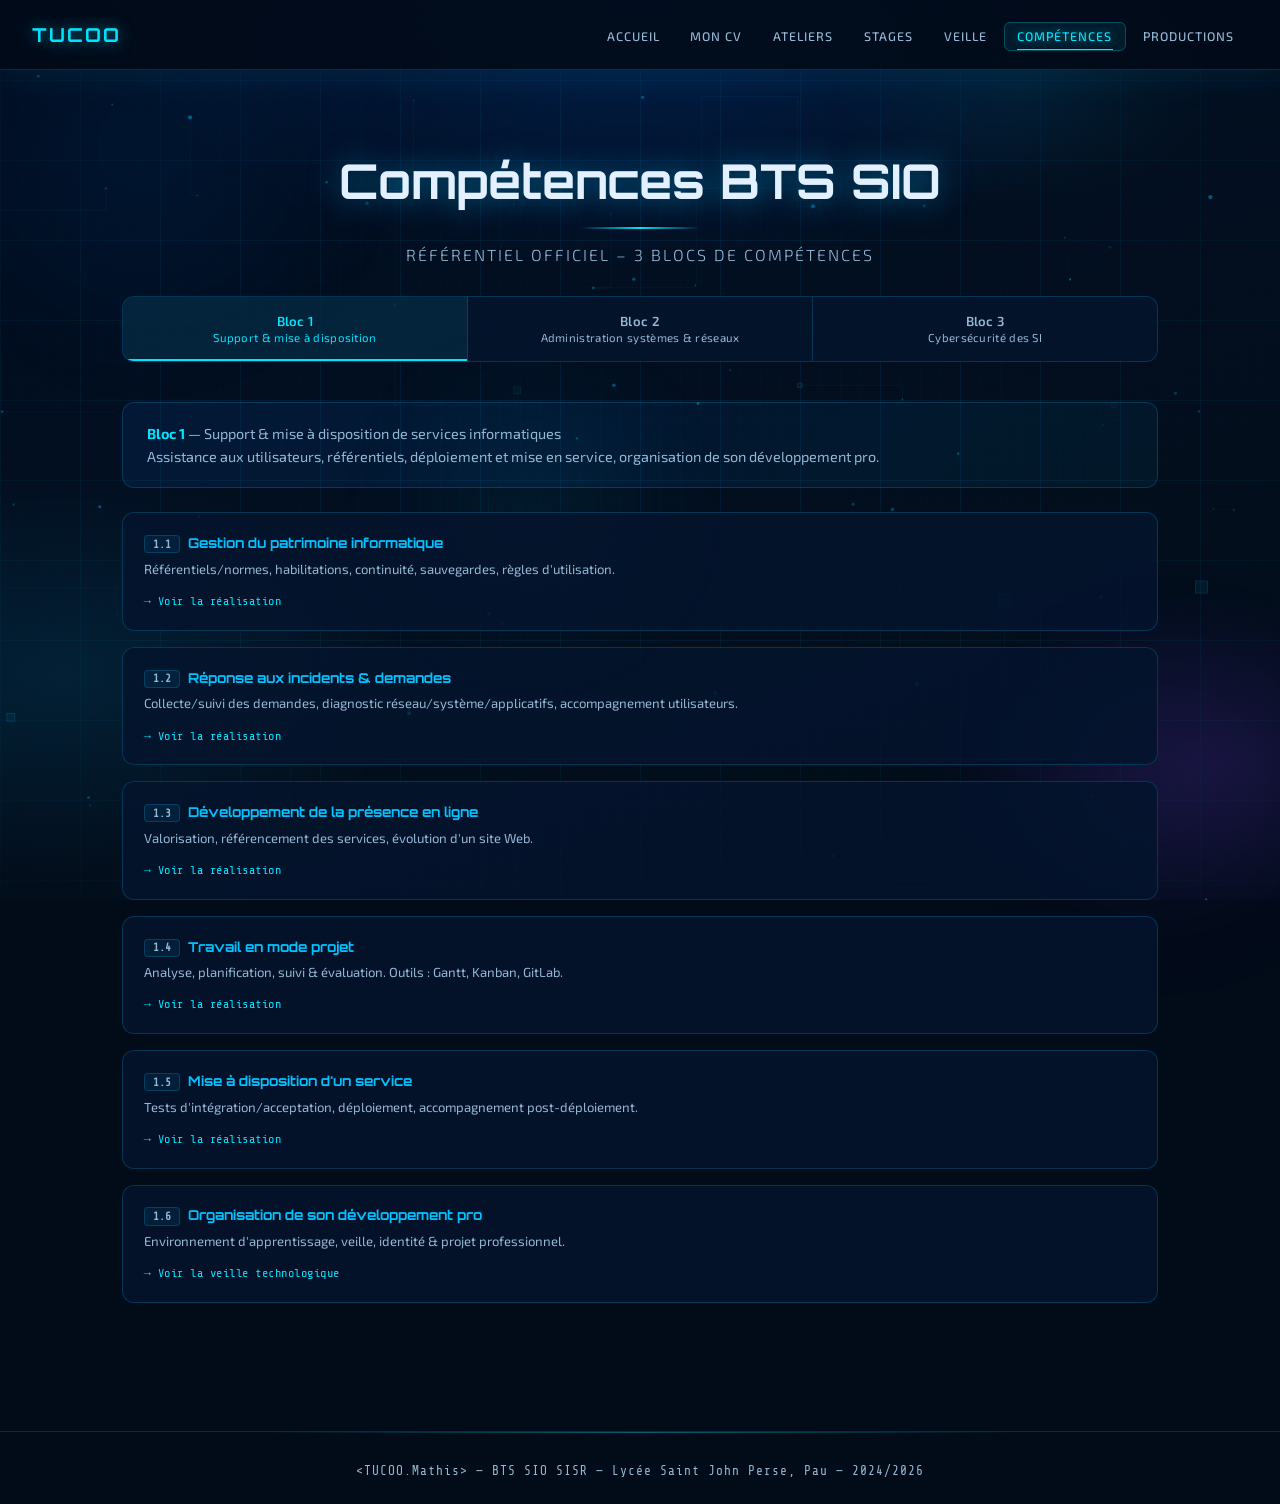
==== competences.html @ 2297e86e "Add files via upload" ====
<!DOCTYPE html>
<html lang="fr">
<head>
  <meta charset="UTF-8">
  <meta name="viewport" content="width=device-width, initial-scale=1.0">
  <title>Compétences – Mathis TUCOO</title>
  <link rel="stylesheet" href="style.css">
  <style>
    .bloc-tabs {
      display: flex; gap: 0; border-radius: 12px; overflow: hidden;
      border: 1px solid var(--glass-border); margin-bottom: 2.5rem;
      background: var(--card-bg);
    }
    .bloc-tab {
      flex: 1; padding: 1rem 0.5rem; text-align: center; cursor: pointer;
      font-family: 'Exo 2', sans-serif; font-weight: 600; font-size: 0.82rem;
      color: var(--text-dim); background: transparent; border: none;
      border-right: 1px solid var(--glass-border); transition: all 0.3s;
      letter-spacing: 0.3px;
    }
    .bloc-tab:last-child { border-right: none; }
    .bloc-tab.active {
      color: var(--accent); background: rgba(0,229,255,0.08);
      box-shadow: inset 0 -2px 0 var(--accent);
    }
    .bloc-tab:hover:not(.active) { color: var(--blue-bright); background: rgba(0,194,255,0.04); }
    .bloc-panel { display: none; }
    .bloc-panel.active { display: block; animation: fadeInUp 0.5s ease; }
    .bloc-intro {
      background: linear-gradient(135deg, rgba(13,110,253,0.1), rgba(0,194,255,0.05));
      border: 1px solid var(--glass-border); border-radius: 12px;
      padding: 1.2rem 1.5rem; margin-bottom: 1.5rem; font-size: 0.9rem;
      color: var(--text-dim); line-height: 1.6;
    }
    .comp-item {
      background: var(--card-bg); border: 1px solid var(--glass-border);
      border-radius: 12px; padding: 1.3rem; margin-bottom: 1rem;
      transition: all 0.3s; cursor: pointer;
    }
    .comp-item:hover {
      border-color: rgba(0,229,255,0.35); transform: translateX(4px);
      box-shadow: 0 4px 20px rgba(0,194,255,0.1);
    }
    .comp-item h4 {
      font-family: 'Orbitron', monospace; font-size: 0.85rem;
      color: var(--blue-bright); margin-bottom: 0.4rem;
    }
    .comp-item p { color: var(--text-dim); font-size: 0.82rem; line-height: 1.5; margin-bottom: 0.6rem; }
    .comp-link {
      font-size: 0.75rem; color: var(--accent); text-decoration: none;
      font-family: 'Share Tech Mono', monospace; letter-spacing: 0.5px;
    }
    .comp-link:hover { text-shadow: 0 0 8px var(--accent); }
    .bloc-num {
      display: inline-block; font-family: 'Share Tech Mono', monospace;
      font-size: 0.7rem; color: #94b8d4; background: rgba(0,194,255,0.08);
      border: 1px solid rgba(0,194,255,0.2); border-radius: 4px;
      padding: 0.1rem 0.5rem; margin-right: 0.5rem; vertical-align: middle;
    }
  </style>
</head>
<body>
<script src="nav.js"></script>
<main>
  <div class="page-header">
    <h1>Compétences BTS SIO</h1>
    <div class="divider"></div>
    <p class="subtitle">Référentiel officiel – 3 blocs de compétences</p>
  </div>
  <div class="container">

    <div class="bloc-tabs">
      <button class="bloc-tab active" onclick="showBloc('b1', this)">
        Bloc 1<br><span style="font-size:0.72rem;font-weight:400;">Support & mise à disposition</span>
      </button>
      <button class="bloc-tab" onclick="showBloc('b2', this)">
        Bloc 2<br><span style="font-size:0.72rem;font-weight:400;">Administration systèmes & réseaux</span>
      </button>
      <button class="bloc-tab" onclick="showBloc('b3', this)">
        Bloc 3<br><span style="font-size:0.72rem;font-weight:400;">Cybersécurité des SI</span>
      </button>
    </div>

    <!-- BLOC 1 -->
    <div id="b1" class="bloc-panel active">
      <div class="bloc-intro">
        <strong style="color:var(--accent);">Bloc 1</strong> — Support & mise à disposition de services informatiques<br>
        Assistance aux utilisateurs, référentiels, déploiement et mise en service, organisation de son développement pro.
      </div>
      <div class="comp-item">
        <h4><span class="bloc-num">1.1</span>Gestion du patrimoine informatique</h4>
        <p>Référentiels/normes, habilitations, continuité, sauvegardes, règles d'utilisation.</p>
        <a href="productions.html" class="comp-link">→ Voir la réalisation</a>
      </div>
      <div class="comp-item">
        <h4><span class="bloc-num">1.2</span>Réponse aux incidents &amp; demandes</h4>
        <p>Collecte/suivi des demandes, diagnostic réseau/système/applicatifs, accompagnement utilisateurs.</p>
        <a href="productions.html" class="comp-link">→ Voir la réalisation</a>
      </div>
      <div class="comp-item">
        <h4><span class="bloc-num">1.3</span>Développement de la présence en ligne</h4>
        <p>Valorisation, référencement des services, évolution d'un site Web.</p>
        <a href="productions.html" class="comp-link">→ Voir la réalisation</a>
      </div>
      <div class="comp-item">
        <h4><span class="bloc-num">1.4</span>Travail en mode projet</h4>
        <p>Analyse, planification, suivi &amp; évaluation. Outils : Gantt, Kanban, GitLab.</p>
        <a href="productions.html" class="comp-link">→ Voir la réalisation</a>
      </div>
      <div class="comp-item">
        <h4><span class="bloc-num">1.5</span>Mise à disposition d'un service</h4>
        <p>Tests d'intégration/acceptation, déploiement, accompagnement post-déploiement.</p>
        <a href="productions.html" class="comp-link">→ Voir la réalisation</a>
      </div>
      <div class="comp-item">
        <h4><span class="bloc-num">1.6</span>Organisation de son développement pro</h4>
        <p>Environnement d'apprentissage, veille, identité &amp; projet professionnel.</p>
        <a href="veille.html" class="comp-link">→ Voir la veille technologique</a>
      </div>
    </div>

    <!-- BLOC 2 -->
    <div id="b2" class="bloc-panel">
      <div class="bloc-intro">
        <strong style="color:var(--accent);">Bloc 2</strong> — Administration des systèmes et des réseaux<br>
        Conception, déploiement et exploitation d'infrastructures réseau & système.
      </div>
      <div class="comp-item">
        <h4><span class="bloc-num">2.1</span>Conception d'une solution d'infrastructure</h4>
        <p>Analyse du besoin, étude d'évolution, choix &amp; specs, maquette, plan de tests.</p>
        <a href="productions.html" class="comp-link">→ Voir la réalisation</a>
      </div>
      <div class="comp-item">
        <h4><span class="bloc-num">2.2</span>Installation, test &amp; déploiement</h4>
        <p>Installer/configurer réseau &amp; serveurs, assurer continuité et qualité de service.</p>
        <a href="productions.html" class="comp-link">→ Voir la réalisation</a>
      </div>
      <div class="comp-item">
        <h4><span class="bloc-num">2.3</span>Exploitation, dépannage &amp; supervision</h4>
        <p>Administration locale/distance, automatisation, indicateurs &amp; logs, gestion incidents.</p>
        <a href="productions.html" class="comp-link">→ Voir la réalisation</a>
      </div>
    </div>

    <!-- BLOC 3 -->
    <div id="b3" class="bloc-panel">
      <div class="bloc-intro">
        <strong style="color:var(--accent);">Bloc 3</strong> — Cybersécurité des services informatiques<br>
        Protection des données, identités et services ; résilience face aux cyberattaques.
      </div>
      <div class="comp-item">
        <h4><span class="bloc-num">3.1</span>Protection des données personnelles</h4>
        <p>Cartographie, évaluation des risques, conformité RGPD, sensibilisation.</p>
        <a href="productions.html" class="comp-link">→ Voir la réalisation</a>
      </div>
      <div class="comp-item">
        <h4><span class="bloc-num">3.2</span>Préservation de l'identité numérique</h4>
        <p>Protection identité, moyens de preuve électronique, gestion des accès.</p>
        <a href="productions.html" class="comp-link">→ Voir la réalisation</a>
      </div>
      <div class="comp-item">
        <h4><span class="bloc-num">3.3</span>Sécurisation des équipements &amp; usages</h4>
        <p>Bonnes pratiques, menaces/défenses, intégrité et gestion des privilèges.</p>
        <a href="productions.html" class="comp-link">→ Voir la réalisation</a>
      </div>
      <div class="comp-item">
        <h4><span class="bloc-num">3.4</span>Disponibilité, Intégrité &amp; Confidentialité</h4>
        <p>Mesures de protection, conformité, détection &amp; procédures incident (PCA/PRA).</p>
        <a href="productions.html" class="comp-link">→ Voir la réalisation</a>
      </div>
      <div class="comp-item">
        <h4><span class="bloc-num">3.5</span>Cybersécurisation d'une infrastructure</h4>
        <p>Security by design, supervision, prévention, détection, contre-mesures.</p>
        <a href="productions.html" class="comp-link">→ Voir la réalisation</a>
      </div>
    </div>

  </div>
</main>
<script>
function showBloc(id, btn) {
  document.querySelectorAll('.bloc-panel').forEach(p => p.classList.remove('active'));
  document.querySelectorAll('.bloc-tab').forEach(t => t.classList.remove('active'));
  document.getElementById(id).classList.add('active');
  btn.classList.add('active');
}
</script>
</body>
</html>
---- style.css ----
@import url('https://fonts.googleapis.com/css2?family=Orbitron:wght@400;600;700;900&family=Exo+2:wght@300;400;500;600&family=Share+Tech+Mono&display=swap');

:root {
  --bg-deep: #020b18;
  --bg-mid: #061525;
  --blue-primary: #0d6efd;
  --blue-bright: #00c2ff;
  --blue-glow: #38bdf8;
  --cyan: #06b6d4;
  --purple: #7c3aed;
  --accent: #00e5ff;
  --text-main: #e2f0ff;
  --text-dim: #94b8d4;
  --glass: rgba(6, 30, 60, 0.7);
  --glass-border: rgba(0, 194, 255, 0.2);
  --card-bg: rgba(4, 20, 45, 0.85);
  --nav-height: 70px;
}

* { margin: 0; padding: 0; box-sizing: border-box; }
html { scroll-behavior: smooth; }

body {
  font-family: 'Exo 2', sans-serif;
  background-color: var(--bg-deep);
  color: var(--text-main);
  overflow-x: hidden;
  min-height: 100vh;
}

/* =============================================
   FOND : COUCHES SUPERPOSÉES ANIMÉES
   ============================================= */

/* Couche 1 – dégradés radiaux statiques (plus d'animation filter) */
.bg-animated {
  position: fixed; inset: 0; z-index: -3;
  background:
    radial-gradient(ellipse 70% 50% at 50% 0%,   rgba(0,100,255,0.2) 0%, transparent 60%),
    radial-gradient(ellipse 40% 35% at 95% 85%,  rgba(124,58,237,0.14) 0%, transparent 55%),
    radial-gradient(ellipse 50% 40% at 5%  75%,  rgba(0,194,255,0.1)  0%, transparent 55%),
    radial-gradient(ellipse 30% 25% at 80% 10%,  rgba(0,229,255,0.06)  0%, transparent 50%),
    linear-gradient(160deg, #010d1e 0%, #020f20 40%, #030e1c 70%, #010b17 100%);
  /* Pas d'animation — filter: brightness/saturate est très coûteux */
}

/* Couche 2 – grille perspective (lignes fines, fondue sur les bords) */
.grid-overlay {
  position: fixed; inset: 0; z-index: -2;
  background-image:
    linear-gradient(rgba(0,194,255,0.06) 1px, transparent 1px),
    linear-gradient(90deg, rgba(0,194,255,0.06) 1px, transparent 1px),
    linear-gradient(rgba(0,194,255,0.02) 1px, transparent 1px),
    linear-gradient(90deg, rgba(0,194,255,0.02) 1px, transparent 1px);
  background-size: 80px 80px, 80px 80px, 20px 20px, 20px 20px;
  animation: gridMove 30s linear infinite;
  mask-image: radial-gradient(ellipse 90% 80% at 50% 50%, black 30%, transparent 100%);
  -webkit-mask-image: radial-gradient(ellipse 90% 80% at 50% 50%, black 30%, transparent 100%);
}

@keyframes gridMove {
  0%   { background-position: 0 0, 0 0, 0 0, 0 0; }
  100% { background-position: 80px 80px, 80px 80px, 20px 20px, 20px 20px; }
}

/* Couche 3 – nébuleuse : blur réduit, will-change pour GPU */
.nebula {
  position: fixed; inset: 0; z-index: -2; pointer-events: none;
}
.nebula-blob {
  position: absolute;
  border-radius: 50%;
  filter: blur(60px); /* réduit de 80 → 60px */
  opacity: 0.1;       /* réduit de 0.12 → 0.10 */
  will-change: transform;
  animation: blobDrift linear infinite alternate;
}
.nb1 { width: 450px; height: 450px; top: -80px; left: -80px;
  background: radial-gradient(circle, #0d6efd, transparent 70%);
  animation-duration: 22s; } /* ralenti pour moins de repaints */
.nb2 { width: 350px; height: 350px; bottom: -60px; right: -60px;
  background: radial-gradient(circle, #7c3aed, transparent 70%);
  animation-duration: 28s; animation-delay: -9s; }
.nb3 { width: 300px; height: 300px; top: 40%; left: 30%;
  background: radial-gradient(circle, #00c2ff, transparent 70%);
  animation-duration: 19s; animation-delay: -5s; }

@keyframes blobDrift {
  0%   { transform: translate(0, 0) scale(1); }
  33%  { transform: translate(30px, -20px) scale(1.05); }
  66%  { transform: translate(-20px, 40px) scale(0.95); }
  100% { transform: translate(10px, 20px) scale(1.02); }
}

/* Couche 4 – particules canvas (injectées par nav.js) */
#particles-canvas {
  position: fixed; inset: 0; z-index: -1; pointer-events: none;
}



/* =============================================
   NAVBAR
   ============================================= */
nav {
  position: fixed; top: 0; left: 0; right: 0;
  height: var(--nav-height);
  background: rgba(2,11,24,0.88);
  backdrop-filter: blur(24px);
  border-bottom: 1px solid var(--glass-border);
  display: flex; align-items: center;
  justify-content: space-between;
  padding: 0 2rem; z-index: 1000;
  box-shadow: 0 4px 40px rgba(0,194,255,0.1);
}

.nav-logo {
  font-family: 'Orbitron', monospace;
  font-size: 1.2rem; font-weight: 700;
  color: var(--accent); text-decoration: none;
  letter-spacing: 2px;
  text-shadow: 0 0 15px rgba(0,229,255,0.6);
  animation: logoGlow 3s ease-in-out infinite alternate;
}

@keyframes logoGlow {
  from { text-shadow: 0 0 10px rgba(0,229,255,0.4); }
  to   { text-shadow: 0 0 25px rgba(0,229,255,0.9), 0 0 50px rgba(0,194,255,0.4); }
}

.nav-links { display: flex; gap: 0.2rem; list-style: none; }

.nav-links a {
  font-family: 'Exo 2', sans-serif;
  font-size: 0.78rem; font-weight: 500;
  color: var(--text-dim); text-decoration: none;
  padding: 0.4rem 0.8rem; border-radius: 6px;
  letter-spacing: 1px; text-transform: uppercase;
  transition: all 0.3s ease; border: 1px solid transparent;
  position: relative; overflow: hidden;
}

.nav-links a::after {
  content: ''; position: absolute;
  bottom: 0; left: 50%; right: 50%; height: 1px;
  background: var(--accent);
  transition: left 0.3s ease, right 0.3s ease;
}

.nav-links a:hover::after, .nav-links a.active::after {
  left: 10%; right: 10%;
}

.nav-links a:hover, .nav-links a.active {
  color: var(--accent);
  background: rgba(0,229,255,0.08);
  border-color: rgba(0,229,255,0.25);
  text-shadow: 0 0 8px rgba(0,229,255,0.5);
}

/* =============================================
   MAIN / PAGE HEADER
   ============================================= */
main { padding-top: calc(var(--nav-height) + 2rem); min-height: 100vh; }

.page-header {
  text-align: center; padding: 3rem 2rem 2rem; position: relative;
}

.page-header h1 {
  font-family: 'Orbitron', monospace;
  font-size: clamp(1.8rem, 4vw, 3rem); font-weight: 700;
  color: var(--text-main);
  text-shadow: 0 0 30px rgba(0,194,255,0.5);
  margin-bottom: 0.5rem;
  animation: fadeInDown 0.8s ease both;
}

@keyframes fadeInDown {
  from { opacity: 0; transform: translateY(-20px); }
  to   { opacity: 1; transform: translateY(0); }
}

.page-header .subtitle {
  font-size: 1rem; color: var(--text-dim); font-weight: 300;
  letter-spacing: 2px; text-transform: uppercase;
  animation: fadeInDown 0.9s ease both;
}

.divider {
  width: 120px; height: 2px;
  background: linear-gradient(90deg, transparent, var(--accent), transparent);
  margin: 1rem auto;
  animation: dividerExpand 1s ease both 0.3s;
}

@keyframes dividerExpand {
  from { width: 0; opacity: 0; }
  to   { width: 120px; opacity: 1; }
}

/* =============================================
   GLASS CARDS – avec shimmer sur hover
   ============================================= */
.card {
  background: var(--card-bg);
  border: 1px solid var(--glass-border);
  border-radius: 16px; padding: 1.8rem;
  /* backdrop-filter supprimé — coûteux sur toutes les cards */
  transition: all 0.4s cubic-bezier(0.175, 0.885, 0.32, 1.275);
  position: relative; overflow: hidden;
}

/* Ligne lumineuse supérieure */
.card::before {
  content: ''; position: absolute;
  top: 0; left: 0; right: 0; height: 1px;
  background: linear-gradient(90deg, transparent, var(--blue-bright), transparent);
  opacity: 0.5;
  transition: opacity 0.3s;
}

/* Effet shimmer diagonal sur hover */
.card::after {
  content: ''; position: absolute;
  top: -50%; left: -75%; width: 50%; height: 200%;
  background: linear-gradient(105deg, transparent 40%, rgba(0,229,255,0.06) 50%, transparent 60%);
  transition: left 0.6s ease;
}

.card:hover::after { left: 125%; }
.card:hover::before { opacity: 1; }

.card:hover {
  border-color: rgba(0,194,255,0.45);
  transform: translateY(-4px);
  box-shadow: 0 12px 50px rgba(0,194,255,0.15), 0 0 0 1px rgba(0,229,255,0.05);
}

.card h2, .card h3 {
  font-family: 'Orbitron', monospace;
  color: var(--blue-bright); margin-bottom: 1rem;
}

/* =============================================
   SECTION TITLE / TAGS / BUTTON / LISTS
   ============================================= */
.section-title {
  font-family: 'Orbitron', monospace;
  font-size: 1.4rem; font-weight: 600;
  color: var(--blue-bright);
  margin-bottom: 1.5rem; padding-bottom: 0.6rem;
  border-bottom: 1px solid var(--glass-border);
  display: flex; align-items: center; gap: 0.8rem;
}

.section-title::before {
  content: ''; width: 4px; height: 1.4rem;
  background: var(--accent); border-radius: 2px;
  box-shadow: 0 0 10px var(--accent), 0 0 20px rgba(0,229,255,0.3);
  animation: barPulse 2s ease-in-out infinite alternate;
}

@keyframes barPulse {
  from { box-shadow: 0 0 8px var(--accent); }
  to   { box-shadow: 0 0 18px var(--accent), 0 0 35px rgba(0,229,255,0.4); }
}

.tag {
  display: inline-block; padding: 0.25rem 0.7rem;
  background: rgba(0,194,255,0.1); border: 1px solid rgba(0,194,255,0.3);
  border-radius: 20px; font-size: 0.75rem; color: var(--blue-bright);
  font-family: 'Share Tech Mono', monospace; margin: 0.2rem;
  transition: all 0.25s ease;
}

.tag:hover {
  background: rgba(0,194,255,0.2); border-color: var(--accent);
  color: var(--accent); box-shadow: 0 0 10px rgba(0,229,255,0.25);
  transform: scale(1.05);
}

.btn {
  display: inline-flex; align-items: center; gap: 0.5rem;
  padding: 0.7rem 1.5rem;
  background: linear-gradient(135deg, rgba(13,110,253,0.3), rgba(0,194,255,0.2));
  border: 1px solid rgba(0,194,255,0.4);
  border-radius: 8px; color: var(--accent);
  text-decoration: none; font-family: 'Exo 2', sans-serif;
  font-size: 0.85rem; font-weight: 600; letter-spacing: 1px;
  text-transform: uppercase; transition: all 0.3s ease; cursor: pointer;
  position: relative; overflow: hidden;
}

.btn::before {
  content: ''; position: absolute; inset: 0;
  background: linear-gradient(135deg, transparent 30%, rgba(0,229,255,0.12) 50%, transparent 70%);
  transform: translateX(-100%); transition: transform 0.5s ease;
}

.btn:hover::before { transform: translateX(100%); }

.btn:hover {
  background: linear-gradient(135deg, rgba(13,110,253,0.5), rgba(0,194,255,0.35));
  box-shadow: 0 0 25px rgba(0,229,255,0.35), 0 0 50px rgba(0,194,255,0.1);
  transform: translateY(-2px);
}

ul.styled-list { list-style: none; padding: 0; }

ul.styled-list li {
  padding: 0.4rem 0; padding-left: 1.2rem; position: relative;
  color: var(--text-main); font-size: 0.9rem; line-height: 1.6;
  transition: color 0.2s;
}

ul.styled-list li::before {
  content: '▹'; position: absolute; left: 0; color: var(--accent);
  transition: transform 0.2s;
}

ul.styled-list li:hover { color: var(--accent); }
ul.styled-list li:hover::before { transform: translateX(3px); }

.glow { text-shadow: 0 0 20px rgba(0,229,255,0.6), 0 0 40px rgba(0,194,255,0.3); }

/* =============================================
   GRIDS / CONTAINER / FOOTER
   ============================================= */
.grid-2 { display: grid; grid-template-columns: 1fr 1fr; gap: 1.5rem; }
.grid-3 { display: grid; grid-template-columns: repeat(3, 1fr); gap: 1.5rem; }
.grid-auto { display: grid; grid-template-columns: repeat(auto-fit, minmax(280px, 1fr)); gap: 1.5rem; }

.container { max-width: 1100px; margin: 0 auto; padding: 0 2rem 4rem; }

footer {
  text-align: center; padding: 2rem;
  border-top: 1px solid var(--glass-border);
  color: var(--text-dim); font-size: 0.8rem;
  font-family: 'Share Tech Mono', monospace; letter-spacing: 1px;
  margin-top: 3rem; position: relative;
}

footer::before {
  content: ''; position: absolute;
  top: 0; left: 20%; right: 20%; height: 1px;
  background: linear-gradient(90deg, transparent, var(--accent), transparent);
  opacity: 0.4;
}

/* =============================================
   RESPONSIVE
   ============================================= */
@media (max-width: 900px) {
  .grid-2, .grid-3 { grid-template-columns: 1fr; }
  .nav-links { gap: 0; }
  .nav-links a { padding: 0.4rem 0.5rem; font-size: 0.7rem; }
}

@media (max-width: 600px) {
  nav { padding: 0.8rem 1rem; flex-wrap: wrap; height: auto; }
  .nav-links { flex-wrap: wrap; justify-content: center; }
  main { padding-top: 5rem; }
}

/* =============================================
   EFFETS DE SCROLL
   ============================================= */

/* Barre de progression en haut de page */
#scroll-progress {
  position: fixed;
  top: var(--nav-height);
  left: 0; right: 0;
  height: 2px;
  background: linear-gradient(90deg, var(--accent), #7c3aed, var(--blue-bright));
  transform: scaleX(0);
  transform-origin: left;
  z-index: 999;
  box-shadow: 0 0 10px rgba(0,229,255,0.6), 0 0 25px rgba(0,194,255,0.3);
  transition: transform 0.05s linear;
}

/* Bouton retour en haut */
#back-top {
  position: fixed;
  bottom: 2rem; right: 2rem;
  width: 44px; height: 44px;
  background: var(--card-bg);
  border: 1px solid var(--glass-border);
  border-radius: 10px;
  color: var(--accent);
  font-size: 1.2rem;
  cursor: pointer;
  z-index: 900;
  display: flex; align-items: center; justify-content: center;
  opacity: 0; pointer-events: none;
  transform: translateY(12px);
  transition: opacity 0.35s ease, transform 0.35s ease, box-shadow 0.3s ease, border-color 0.3s ease;
  backdrop-filter: blur(10px);
}

#back-top.visible {
  opacity: 1; pointer-events: all; transform: translateY(0);
}

#back-top:hover {
  box-shadow: 0 0 20px rgba(0,229,255,0.4);
  border-color: var(--accent);
  background: rgba(0,229,255,0.1);
}

/* Glitch sur le h1 de page au début du scroll */
.page-header h1 { position: relative; }

.page-header h1.glitch-active {
  animation: glitchFlash 0.4s steps(1) forwards;
}

.page-header h1.glitch-active::before,
.page-header h1.glitch-active::after {
  content: attr(data-text);
  position: absolute; inset: 0;
  font-family: inherit; font-size: inherit; font-weight: inherit;
  color: inherit;
}

.page-header h1.glitch-active::before {
  left: 2px;
  color: var(--accent);
  clip-path: polygon(0 20%, 100% 20%, 100% 40%, 0 40%);
  animation: glitchSlice1 0.4s steps(1) forwards;
}

.page-header h1.glitch-active::after {
  left: -2px;
  color: #7c3aed;
  clip-path: polygon(0 60%, 100% 60%, 100% 75%, 0 75%);
  animation: glitchSlice2 0.4s steps(1) forwards;
}

@keyframes glitchFlash {
  0%   { filter: brightness(1); }
  20%  { filter: brightness(1.4) hue-rotate(20deg); }
  40%  { filter: brightness(1); }
  60%  { filter: brightness(1.3) hue-rotate(-15deg); }
  80%  { filter: brightness(1); }
  100% { filter: brightness(1); }
}

@keyframes glitchSlice1 {
  0%   { transform: translateX(0); opacity: 1; }
  25%  { transform: translateX(-5px); opacity: 0.8; }
  50%  { transform: translateX(3px); opacity: 1; }
  75%  { transform: translateX(-2px); opacity: 0.6; }
  100% { transform: translateX(0); opacity: 0; }
}

@keyframes glitchSlice2 {
  0%   { transform: translateX(0); opacity: 1; }
  25%  { transform: translateX(5px); opacity: 0.8; }
  50%  { transform: translateX(-3px); opacity: 1; }
  75%  { transform: translateX(2px); opacity: 0.6; }
  100% { transform: translateX(0); opacity: 0; }
}


@keyframes fadeInUp {
  from { opacity: 0; transform: translateY(35px); }
  to   { opacity: 1; transform: translateY(0); }
}

@keyframes fadeInLeft {
  from { opacity: 0; transform: translateX(-30px); }
  to   { opacity: 1; transform: translateX(0); }
}

@keyframes pulse-glow {
  0%, 100% { box-shadow: 0 0 10px rgba(0,194,255,0.3); }
  50%       { box-shadow: 0 0 30px rgba(0,194,255,0.7), 0 0 60px rgba(0,194,255,0.2); }
}

/* Scroll-reveal : éléments .anim-in déclenchés par JS (IntersectionObserver) */
.anim-in {
  opacity: 0;
  transform: translateY(35px);
  transition: opacity 0.7s cubic-bezier(0.25, 0.46, 0.45, 0.94),
              transform 0.7s cubic-bezier(0.25, 0.46, 0.45, 0.94);
}

.anim-in.visible {
  opacity: 1;
  transform: translateY(0);
}
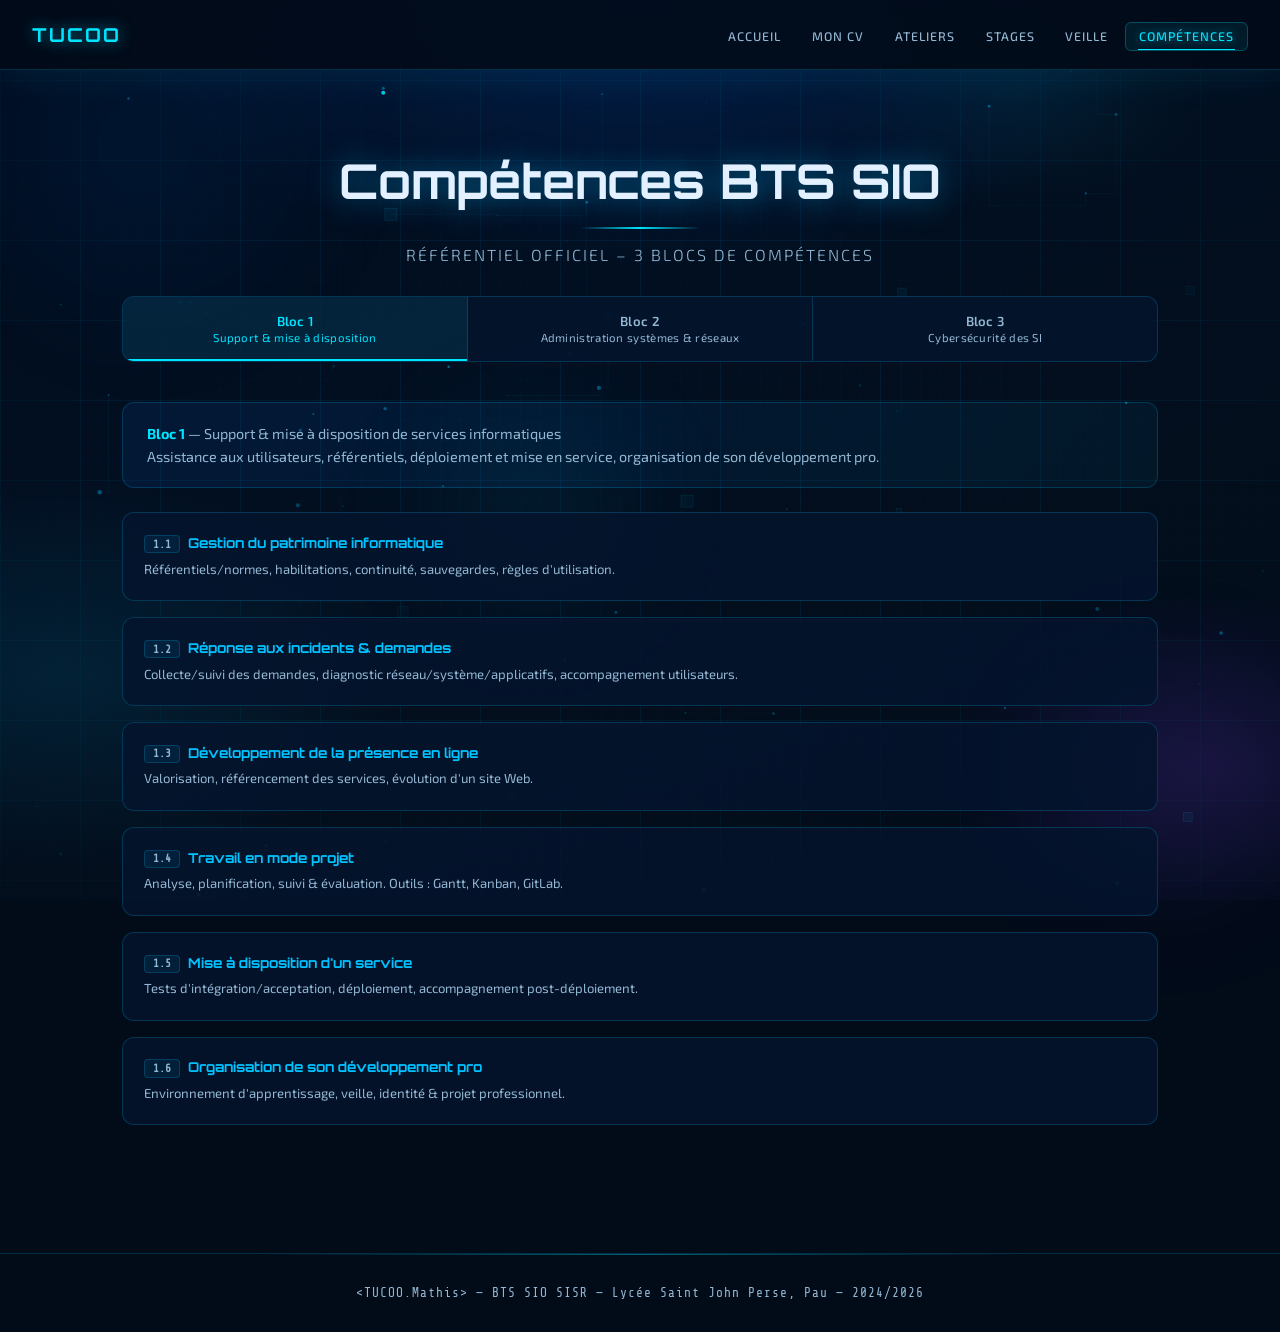
==== commit 9d4dd49d: "Add files via upload" ====
--- a/competences.html
+++ b/competences.html
@@ -45,12 +45,7 @@
       font-family: 'Orbitron', monospace; font-size: 0.85rem;
       color: var(--blue-bright); margin-bottom: 0.4rem;
     }
-    .comp-item p { color: var(--text-dim); font-size: 0.82rem; line-height: 1.5; margin-bottom: 0.6rem; }
-    .comp-link {
-      font-size: 0.75rem; color: var(--accent); text-decoration: none;
-      font-family: 'Share Tech Mono', monospace; letter-spacing: 0.5px;
-    }
-    .comp-link:hover { text-shadow: 0 0 8px var(--accent); }
+    .comp-item p { color: var(--text-dim); font-size: 0.82rem; line-height: 1.5; }
     .bloc-num {
       display: inline-block; font-family: 'Share Tech Mono', monospace;
       font-size: 0.7rem; color: #94b8d4; background: rgba(0,194,255,0.08);
@@ -90,32 +85,26 @@
       <div class="comp-item">
         <h4><span class="bloc-num">1.1</span>Gestion du patrimoine informatique</h4>
         <p>Référentiels/normes, habilitations, continuité, sauvegardes, règles d'utilisation.</p>
-        <a href="productions.html" class="comp-link">→ Voir la réalisation</a>
       </div>
       <div class="comp-item">
         <h4><span class="bloc-num">1.2</span>Réponse aux incidents &amp; demandes</h4>
         <p>Collecte/suivi des demandes, diagnostic réseau/système/applicatifs, accompagnement utilisateurs.</p>
-        <a href="productions.html" class="comp-link">→ Voir la réalisation</a>
       </div>
       <div class="comp-item">
         <h4><span class="bloc-num">1.3</span>Développement de la présence en ligne</h4>
         <p>Valorisation, référencement des services, évolution d'un site Web.</p>
-        <a href="productions.html" class="comp-link">→ Voir la réalisation</a>
       </div>
       <div class="comp-item">
         <h4><span class="bloc-num">1.4</span>Travail en mode projet</h4>
         <p>Analyse, planification, suivi &amp; évaluation. Outils : Gantt, Kanban, GitLab.</p>
-        <a href="productions.html" class="comp-link">→ Voir la réalisation</a>
       </div>
       <div class="comp-item">
         <h4><span class="bloc-num">1.5</span>Mise à disposition d'un service</h4>
         <p>Tests d'intégration/acceptation, déploiement, accompagnement post-déploiement.</p>
-        <a href="productions.html" class="comp-link">→ Voir la réalisation</a>
       </div>
       <div class="comp-item">
         <h4><span class="bloc-num">1.6</span>Organisation de son développement pro</h4>
         <p>Environnement d'apprentissage, veille, identité &amp; projet professionnel.</p>
-        <a href="veille.html" class="comp-link">→ Voir la veille technologique</a>
       </div>
     </div>
 
@@ -128,17 +117,14 @@
       <div class="comp-item">
         <h4><span class="bloc-num">2.1</span>Conception d'une solution d'infrastructure</h4>
         <p>Analyse du besoin, étude d'évolution, choix &amp; specs, maquette, plan de tests.</p>
-        <a href="productions.html" class="comp-link">→ Voir la réalisation</a>
       </div>
       <div class="comp-item">
         <h4><span class="bloc-num">2.2</span>Installation, test &amp; déploiement</h4>
         <p>Installer/configurer réseau &amp; serveurs, assurer continuité et qualité de service.</p>
-        <a href="productions.html" class="comp-link">→ Voir la réalisation</a>
       </div>
       <div class="comp-item">
         <h4><span class="bloc-num">2.3</span>Exploitation, dépannage &amp; supervision</h4>
         <p>Administration locale/distance, automatisation, indicateurs &amp; logs, gestion incidents.</p>
-        <a href="productions.html" class="comp-link">→ Voir la réalisation</a>
       </div>
     </div>
 
@@ -151,27 +137,22 @@
       <div class="comp-item">
         <h4><span class="bloc-num">3.1</span>Protection des données personnelles</h4>
         <p>Cartographie, évaluation des risques, conformité RGPD, sensibilisation.</p>
-        <a href="productions.html" class="comp-link">→ Voir la réalisation</a>
       </div>
       <div class="comp-item">
         <h4><span class="bloc-num">3.2</span>Préservation de l'identité numérique</h4>
         <p>Protection identité, moyens de preuve électronique, gestion des accès.</p>
-        <a href="productions.html" class="comp-link">→ Voir la réalisation</a>
       </div>
       <div class="comp-item">
         <h4><span class="bloc-num">3.3</span>Sécurisation des équipements &amp; usages</h4>
         <p>Bonnes pratiques, menaces/défenses, intégrité et gestion des privilèges.</p>
-        <a href="productions.html" class="comp-link">→ Voir la réalisation</a>
       </div>
       <div class="comp-item">
         <h4><span class="bloc-num">3.4</span>Disponibilité, Intégrité &amp; Confidentialité</h4>
         <p>Mesures de protection, conformité, détection &amp; procédures incident (PCA/PRA).</p>
-        <a href="productions.html" class="comp-link">→ Voir la réalisation</a>
       </div>
       <div class="comp-item">
         <h4><span class="bloc-num">3.5</span>Cybersécurisation d'une infrastructure</h4>
         <p>Security by design, supervision, prévention, détection, contre-mesures.</p>
-        <a href="productions.html" class="comp-link">→ Voir la réalisation</a>
       </div>
     </div>
 
--- a/style.css
+++ b/style.css
@@ -241,6 +241,48 @@
   font-family: 'Orbitron', monospace;
   color: var(--blue-bright); margin-bottom: 1rem;
 }
+
+/* =============================================
+   LIGHTBOX – ZOOM IMAGE AU CLIC
+   ============================================= */
+#lightbox-overlay {
+  position: fixed; inset: 0; z-index: 99998;
+  background: rgba(2,11,24,0.92);
+  backdrop-filter: blur(8px);
+  display: flex; align-items: center; justify-content: center;
+  opacity: 0; pointer-events: none;
+  transition: opacity 0.3s ease;
+}
+#lightbox-overlay.open { opacity: 1; pointer-events: all; }
+#lightbox-img {
+  max-width: 90vw; max-height: 88vh;
+  border-radius: 10px;
+  border: 1px solid rgba(0,194,255,0.4);
+  box-shadow: 0 30px 80px rgba(0,0,0,0.8), 0 0 40px rgba(0,194,255,0.15);
+  transform: scale(0.92);
+  transition: transform 0.35s cubic-bezier(0.175,0.885,0.32,1.275);
+  cursor: zoom-out; display: block;
+}
+#lightbox-overlay.open #lightbox-img { transform: scale(1); }
+#lightbox-close {
+  position: fixed; top: 1.2rem; right: 1.4rem;
+  width: 38px; height: 38px; border-radius: 10px;
+  background: rgba(0,194,255,0.1); border: 1px solid rgba(0,194,255,0.35);
+  color: var(--accent); font-size: 1.1rem; cursor: pointer;
+  display: flex; align-items: center; justify-content: center;
+  transition: all 0.2s; z-index: 99999;
+}
+#lightbox-close:hover { background: rgba(0,194,255,0.25); transform: scale(1.1); }
+#lightbox-caption {
+  position: fixed; bottom: 1.2rem; left: 50%; transform: translateX(-50%);
+  font-family: 'Share Tech Mono', monospace; font-size: 0.75rem;
+  color: var(--text-dim); background: rgba(2,11,24,0.85);
+  padding: 0.4rem 1rem; border-radius: 20px;
+  border: 1px solid rgba(0,194,255,0.15);
+  z-index: 99999; white-space: nowrap;
+}
+.zoomable { cursor: zoom-in !important; transition: opacity 0.2s; }
+.zoomable:hover { opacity: 0.88; }
 
 /* =============================================
    SECTION TITLE / TAGS / BUTTON / LISTS
